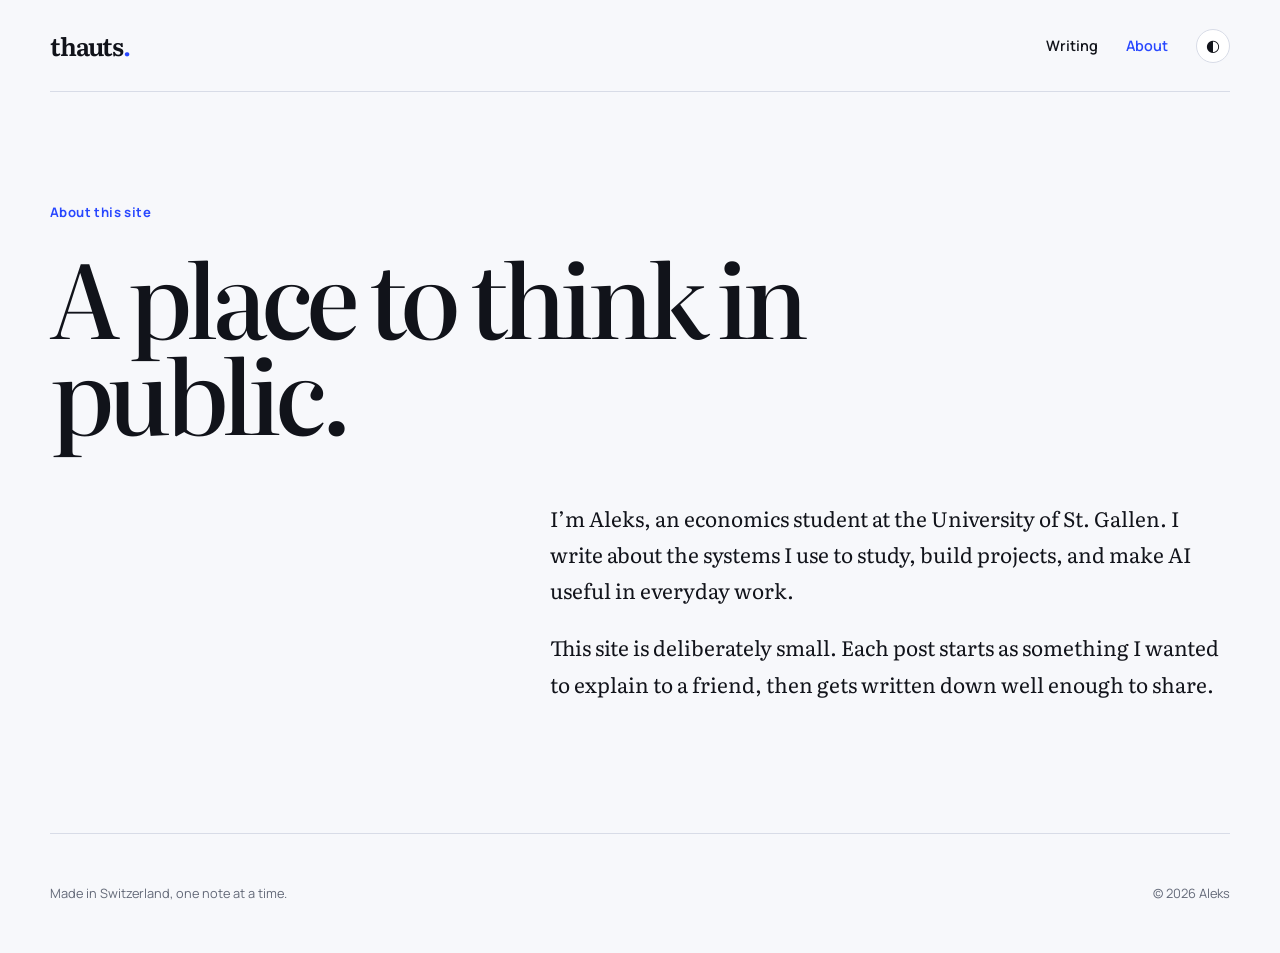
==== about/index.html @ d74be838 "Build reusable GitHub Pages blog" ====
<!doctype html>
<html lang="en">
  <head>
    <meta charset="utf-8">
    <meta name="viewport" content="width=device-width, initial-scale=1">
    <meta name="description" content="About thauts, a working notebook by Aleks.">
    <title>About | thauts</title>
    <link rel="preconnect" href="https://fonts.googleapis.com">
    <link rel="preconnect" href="https://fonts.gstatic.com" crossorigin>
    <link href="https://fonts.googleapis.com/css2?family=Literata:opsz,wght@7..72,400;7..72,500;7..72,650&family=Manrope:wght@400;500;600;700&display=swap" rel="stylesheet">
    <link rel="stylesheet" href="../assets/css/style.css">
    <script src="../assets/js/main.js" defer></script>
  </head>
  <body>
    <header class="site-header shell">
      <a class="wordmark" href="../" aria-label="thauts home">thauts<span>.</span></a>
      <nav class="site-nav" aria-label="Primary navigation">
        <a href="../#writing">Writing</a>
        <a href="./" aria-current="page">About</a>
        <button class="theme-toggle" type="button" aria-label="Switch color theme"><span aria-hidden="true">◐</span></button>
      </nav>
    </header>
    <main class="about-page shell">
      <p class="kicker">About this site</p>
      <h1>A place to think in public.</h1>
      <div class="about-copy">
        <p>I’m Aleks, an economics student at the University of St. Gallen. I write about the systems I use to study, build projects, and make AI useful in everyday work.</p>
        <p>This site is deliberately small. Each post starts as something I wanted to explain to a friend, then gets written down well enough to share.</p>
      </div>
    </main>
    <footer class="site-footer shell"><p>Made in Switzerland, one note at a time.</p><p>© <span data-year></span> Aleks</p></footer>
  </body>
</html>
---- assets/css/style.css ----
:root {
  color-scheme: light;
  --paper: #f7f8fb;
  --surface: #ffffff;
  --ink: #11131a;
  --muted: #636978;
  --line: #d8dce7;
  --blue: #2847ff;
  --blue-soft: #e6eaff;
  --lime: #d9ff72;
  --serif: "Literata", Georgia, serif;
  --sans: "Manrope", Arial, sans-serif;
  --shell: min(1180px, calc(100vw - 48px));
}

:root[data-theme="dark"] {
  color-scheme: dark;
  --paper: #0d1018;
  --surface: #151927;
  --ink: #f5f6fb;
  --muted: #a1a8ba;
  --line: #2b3142;
  --blue: #7f93ff;
  --blue-soft: #20294f;
  --lime: #cfff5c;
}

* { box-sizing: border-box; }
html { scroll-behavior: smooth; }
body {
  margin: 0;
  background: var(--paper);
  color: var(--ink);
  font-family: var(--sans);
  font-size: 16px;
  line-height: 1.6;
  -webkit-font-smoothing: antialiased;
}
a { color: inherit; text-decoration-thickness: 1px; text-underline-offset: 4px; }
a:focus-visible, button:focus-visible, summary:focus-visible { outline: 3px solid var(--lime); outline-offset: 4px; }
.shell { width: var(--shell); margin-inline: auto; }

.site-header {
  min-height: 92px;
  display: flex;
  align-items: center;
  justify-content: space-between;
  border-bottom: 1px solid var(--line);
}
.wordmark { font-family: var(--serif); font-size: 1.55rem; font-weight: 650; text-decoration: none; letter-spacing: -.04em; }
.wordmark span { color: var(--blue); }
.site-nav { display: flex; align-items: center; gap: 28px; font-size: .9rem; font-weight: 600; }
.site-nav a { text-decoration: none; }
.site-nav a:hover, .site-nav a[aria-current="page"] { color: var(--blue); }
.theme-toggle { width: 34px; height: 34px; border: 1px solid var(--line); border-radius: 50%; background: var(--surface); color: var(--ink); cursor: pointer; font-size: 1rem; }

.home-hero { min-height: 620px; display: grid; grid-template-columns: 1.35fr .65fr; align-items: center; gap: 8vw; padding-block: 90px; }
.kicker { color: var(--blue); font-size: .82rem; font-weight: 700; letter-spacing: .03em; margin: 0 0 24px; }
.home-hero h1, .about-page h1 { font-family: var(--serif); font-size: clamp(4.2rem, 8.5vw, 8rem); font-weight: 500; line-height: .94; letter-spacing: -.065em; margin: 0; }
.hero-intro { max-width: 610px; font-size: clamp(1.15rem, 2vw, 1.42rem); line-height: 1.55; color: var(--muted); margin: 34px 0 0; }

.orbit-map { width: min(360px, 34vw); aspect-ratio: 1; border: 1px solid var(--line); border-radius: 50%; position: relative; justify-self: end; }
.orbit-map::before, .orbit-map::after { content: ""; position: absolute; inset: 18%; border: 1px dashed var(--line); border-radius: 50%; }
.orbit-map::after { inset: 42%; background: var(--blue); border: 0; }
.orbit-core { position: absolute; inset: 44%; z-index: 1; display: grid; place-items: center; color: white; font-size: .69rem; font-weight: 700; }
.orbit-label { position: absolute; background: var(--surface); border: 1px solid var(--line); padding: 6px 11px; border-radius: 999px; font-size: .72rem; font-weight: 700; z-index: 2; }
.label-notes { top: 8%; left: 32%; }.label-ai { top: 45%; right: -5%; }.label-plans { bottom: 7%; left: 35%; }.label-time { top: 45%; left: -6%; }

.writing { padding-block: 110px 130px; border-top: 1px solid var(--line); }
.section-heading { display: flex; justify-content: space-between; gap: 40px; align-items: baseline; margin-bottom: 52px; }
.section-heading h2 { font-family: var(--serif); font-size: 2.4rem; font-weight: 500; margin: 0; letter-spacing: -.04em; }
.section-heading p { color: var(--muted); margin: 0; max-width: 430px; }
.featured-post { display: grid; grid-template-columns: 1.05fr .95fr; gap: clamp(40px, 7vw, 100px); align-items: center; }
.post-visual { min-height: 440px; position: relative; overflow: hidden; background: var(--blue-soft); border: 1px solid var(--line); text-decoration: none; }
.post-visual::before { content: ""; position: absolute; inset: 24px; background-image: linear-gradient(var(--line) 1px, transparent 1px), linear-gradient(90deg, var(--line) 1px, transparent 1px); background-size: 30px 30px; opacity: .8; }
.folder { position: absolute; left: 14%; width: 72%; padding: 20px 24px; background: var(--surface); border: 1px solid var(--ink); box-shadow: 7px 7px 0 var(--ink); font-family: var(--serif); font-size: clamp(1.15rem, 2.2vw, 1.65rem); }
.folder::before { content: "/"; color: var(--blue); margin-right: 8px; }
.folder-one { top: 20%; transform: rotate(-3deg); }.folder-two { top: 42%; left: 18%; transform: rotate(2deg); }.folder-three { top: 64%; left: 12%; transform: rotate(-1deg); }
.cursor-mark { position: absolute; width: 20px; height: 28px; background: var(--lime); clip-path: polygon(0 0, 100% 72%, 58% 74%, 43% 100%); right: 12%; bottom: 12%; }
.post-meta { display: flex; gap: 18px; color: var(--muted); font-size: .8rem; font-weight: 600; }
.post-summary h3 { font-family: var(--serif); font-size: clamp(2.7rem, 5vw, 4.5rem); line-height: 1.05; letter-spacing: -.05em; font-weight: 500; margin: 24px 0; }
.post-summary h3 a { text-decoration: none; }
.post-summary > p:not(.post-meta) { color: var(--muted); font-size: 1.08rem; max-width: 570px; }
.text-link { display: inline-block; margin-top: 18px; color: var(--blue); font-weight: 700; text-decoration: none; }

.site-footer { border-top: 1px solid var(--line); min-height: 120px; display: flex; align-items: center; justify-content: space-between; color: var(--muted); font-size: .8rem; }
.about-page { min-height: calc(100vh - 212px); padding-block: 110px; }
.about-page h1 { font-size: clamp(3.8rem, 8vw, 7rem); max-width: 900px; }
.about-copy { max-width: 680px; margin: 60px 0 0 auto; font-family: var(--serif); font-size: 1.3rem; line-height: 1.75; }

.reading-progress { position: fixed; top: 0; left: 0; right: 0; height: 3px; background: var(--blue); z-index: 10; transform: scaleX(0); transform-origin: left; }
.article-hero { padding-block: 100px 80px; border-bottom: 1px solid var(--line); }
.article-hero-inner { max-width: 980px; }
.article-hero h1 { font-family: var(--serif); font-size: clamp(4rem, 9vw, 7.7rem); font-weight: 500; line-height: .98; letter-spacing: -.065em; margin: 0; }
.article-deck { max-width: 760px; color: var(--muted); font-family: var(--serif); font-size: clamp(1.2rem, 2vw, 1.5rem); margin: 35px 0 0; }
.article-meta { margin-top: 40px; display: flex; gap: 22px; font-size: .82rem; font-weight: 600; color: var(--muted); }
.article-layout { display: grid; grid-template-columns: 210px minmax(0, 720px); gap: clamp(50px, 8vw, 120px); justify-content: center; padding-block: 80px 130px; }
.article-nav { position: sticky; top: 32px; align-self: start; font-size: .78rem; }
.article-nav strong { display: block; margin-bottom: 15px; }
.article-nav a { display: block; color: var(--muted); text-decoration: none; margin: 9px 0; }
.article-nav a:hover { color: var(--blue); }
.article-body { font-family: var(--serif); font-size: 1.09rem; line-height: 1.86; }
.article-body > p:first-child::first-letter { float: left; font-size: 5.5rem; line-height: .72; padding: 12px 12px 0 0; color: var(--blue); }
.article-body h2 { font-family: var(--sans); font-size: clamp(1.8rem, 4vw, 2.65rem); line-height: 1.15; letter-spacing: -.035em; margin: 80px 0 24px; }
.article-body h3 { font-family: var(--sans); font-size: 1.25rem; margin: 48px 0 18px; }
.article-body blockquote { margin: 48px 0; padding: 28px 0 28px 32px; border-left: 5px solid var(--blue); font-size: 1.4rem; line-height: 1.5; }
.article-body code, .article-body pre { font-family: ui-monospace, SFMono-Regular, Menlo, monospace; font-size: .86em; }
.article-body pre { overflow-x: auto; background: var(--surface); border: 1px solid var(--line); padding: 24px; line-height: 1.55; }
.tool-table { width: 100%; border-collapse: collapse; margin: 38px 0; font-family: var(--sans); font-size: .86rem; }
.tool-table th, .tool-table td { text-align: left; padding: 15px 12px; border-bottom: 1px solid var(--line); vertical-align: top; }
.tool-table th { color: var(--muted); }
.system-flow { display: grid; grid-template-columns: repeat(5, 1fr); margin: 48px 0; font-family: var(--sans); font-size: .72rem; font-weight: 700; }
.system-flow span { padding: 18px 8px; border: 1px solid var(--line); text-align: center; margin-left: -1px; }
.system-flow span:nth-child(3) { background: var(--blue); color: white; border-color: var(--blue); }
.extended { margin-top: 100px; border-top: 1px solid var(--line); padding-top: 34px; }
.extended summary { cursor: pointer; list-style: none; display: flex; justify-content: space-between; align-items: center; gap: 25px; font-family: var(--sans); font-size: 1.45rem; font-weight: 700; }
.extended summary::-webkit-details-marker { display: none; }
.extended summary span { color: var(--blue); font-size: 2rem; }
.extended[open] summary span { transform: rotate(45deg); }
.extended-content { padding-top: 20px; }
.sources { margin-top: 90px; padding-top: 28px; border-top: 1px solid var(--line); font-family: var(--sans); font-size: .8rem; color: var(--muted); }

@media (max-width: 800px) {
  :root { --shell: min(100% - 30px, 680px); }
  .site-header { min-height: 74px; }
  .site-nav { gap: 16px; }.site-nav a:first-child { display: none; }
  .home-hero { min-height: auto; grid-template-columns: 1fr; padding-block: 70px; }
  .home-hero h1 { font-size: clamp(3.5rem, 16vw, 5.5rem); }
  .orbit-map { width: min(330px, 86vw); justify-self: center; margin-top: 36px; }
  .section-heading, .site-footer { align-items: flex-start; flex-direction: column; }
  .featured-post { grid-template-columns: 1fr; }.post-visual { min-height: 340px; }
  .post-summary h3 { font-size: 2.8rem; }
  .site-footer { justify-content: center; gap: 2px; padding-block: 28px; }
  .site-footer p { margin: 0; }
  .article-hero { padding-block: 70px 55px; }.article-hero h1 { font-size: clamp(3.4rem, 16vw, 5.5rem); }
  .article-layout { grid-template-columns: 1fr; padding-block: 55px 90px; }.article-nav { display: none; }
  .system-flow { grid-template-columns: 1fr; }.system-flow span { margin: -1px 0 0; }
}

@media print {
  .site-header, .article-nav, .reading-progress, .theme-toggle, .site-footer { display: none; }
  body { background: white; color: black; }.article-layout { display: block; padding: 0; }.article-hero { padding: 0 0 30px; }
  .extended { break-before: page; }.extended > summary { display: none; }.extended:not([open]) > *:not(summary) { display: block; }
}

@media (prefers-reduced-motion: reduce) { html { scroll-behavior: auto; } }
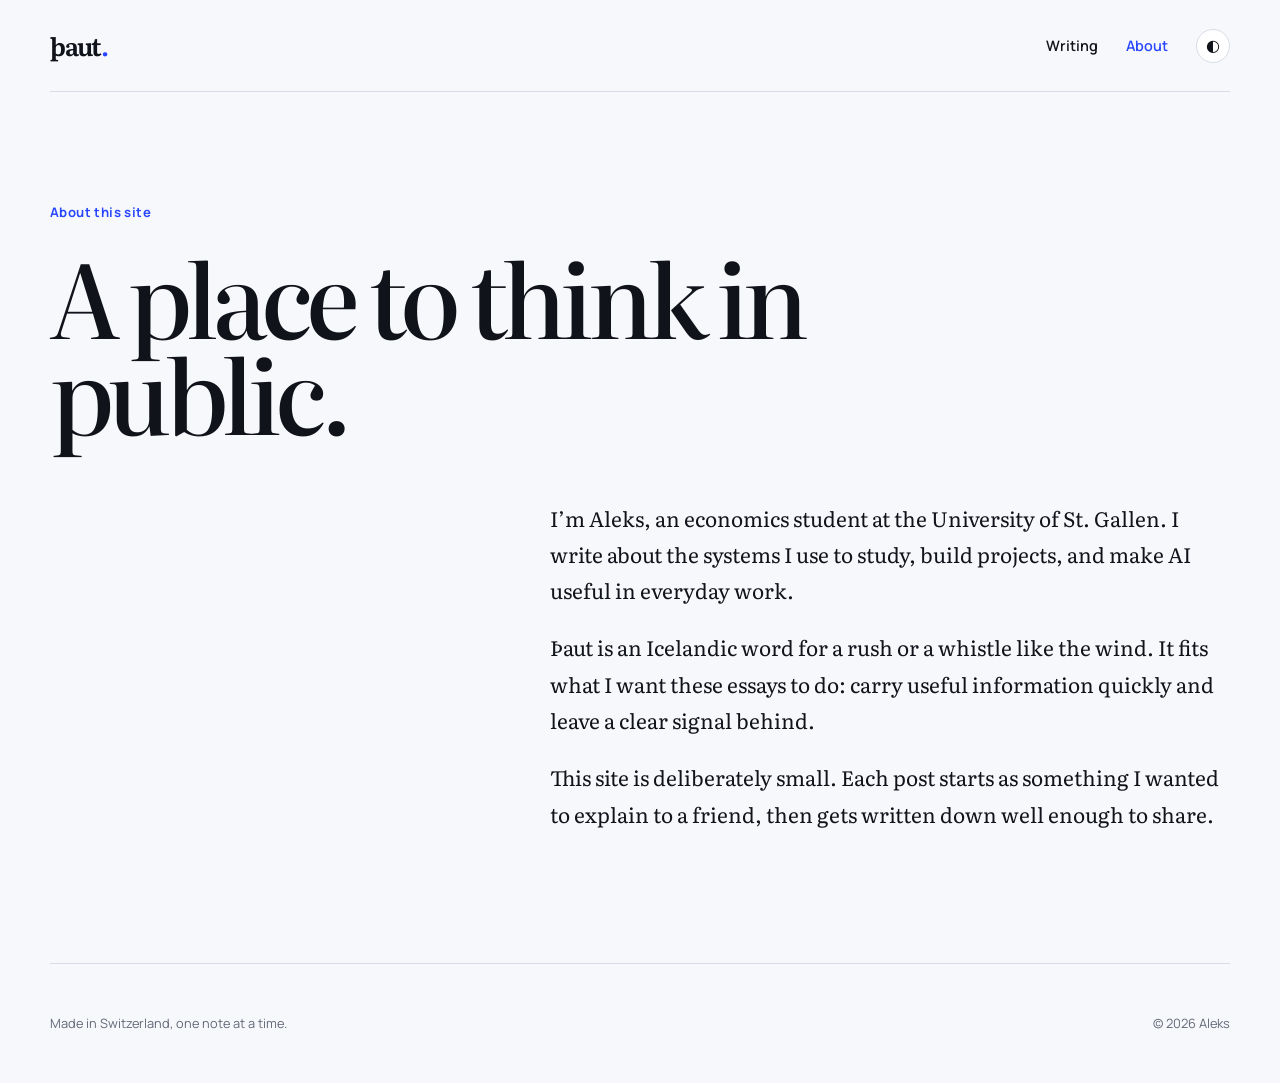
==== commit db20cfb8: "Rename blog to þaut" ====
--- a/about/index.html
+++ b/about/index.html
@@ -3,8 +3,8 @@
   <head>
     <meta charset="utf-8">
     <meta name="viewport" content="width=device-width, initial-scale=1">
-    <meta name="description" content="About thauts, a working notebook by Aleks.">
-    <title>About | thauts</title>
+    <meta name="description" content="About þaut, a working notebook by Aleks.">
+    <title>About | þaut</title>
     <link rel="preconnect" href="https://fonts.googleapis.com">
     <link rel="preconnect" href="https://fonts.gstatic.com" crossorigin>
     <link href="https://fonts.googleapis.com/css2?family=Literata:opsz,wght@7..72,400;7..72,500;7..72,650&family=Manrope:wght@400;500;600;700&display=swap" rel="stylesheet">
@@ -13,7 +13,7 @@
   </head>
   <body>
     <header class="site-header shell">
-      <a class="wordmark" href="../" aria-label="thauts home">thauts<span>.</span></a>
+      <a class="wordmark" href="../" aria-label="þaut home">þaut<span>.</span></a>
       <nav class="site-nav" aria-label="Primary navigation">
         <a href="../#writing">Writing</a>
         <a href="./" aria-current="page">About</a>
@@ -25,6 +25,7 @@
       <h1>A place to think in public.</h1>
       <div class="about-copy">
         <p>I’m Aleks, an economics student at the University of St. Gallen. I write about the systems I use to study, build projects, and make AI useful in everyday work.</p>
+        <p>Þaut is an Icelandic word for a rush or a whistle like the wind. It fits what I want these essays to do: carry useful information quickly and leave a clear signal behind.</p>
         <p>This site is deliberately small. Each post starts as something I wanted to explain to a friend, then gets written down well enough to share.</p>
       </div>
     </main>
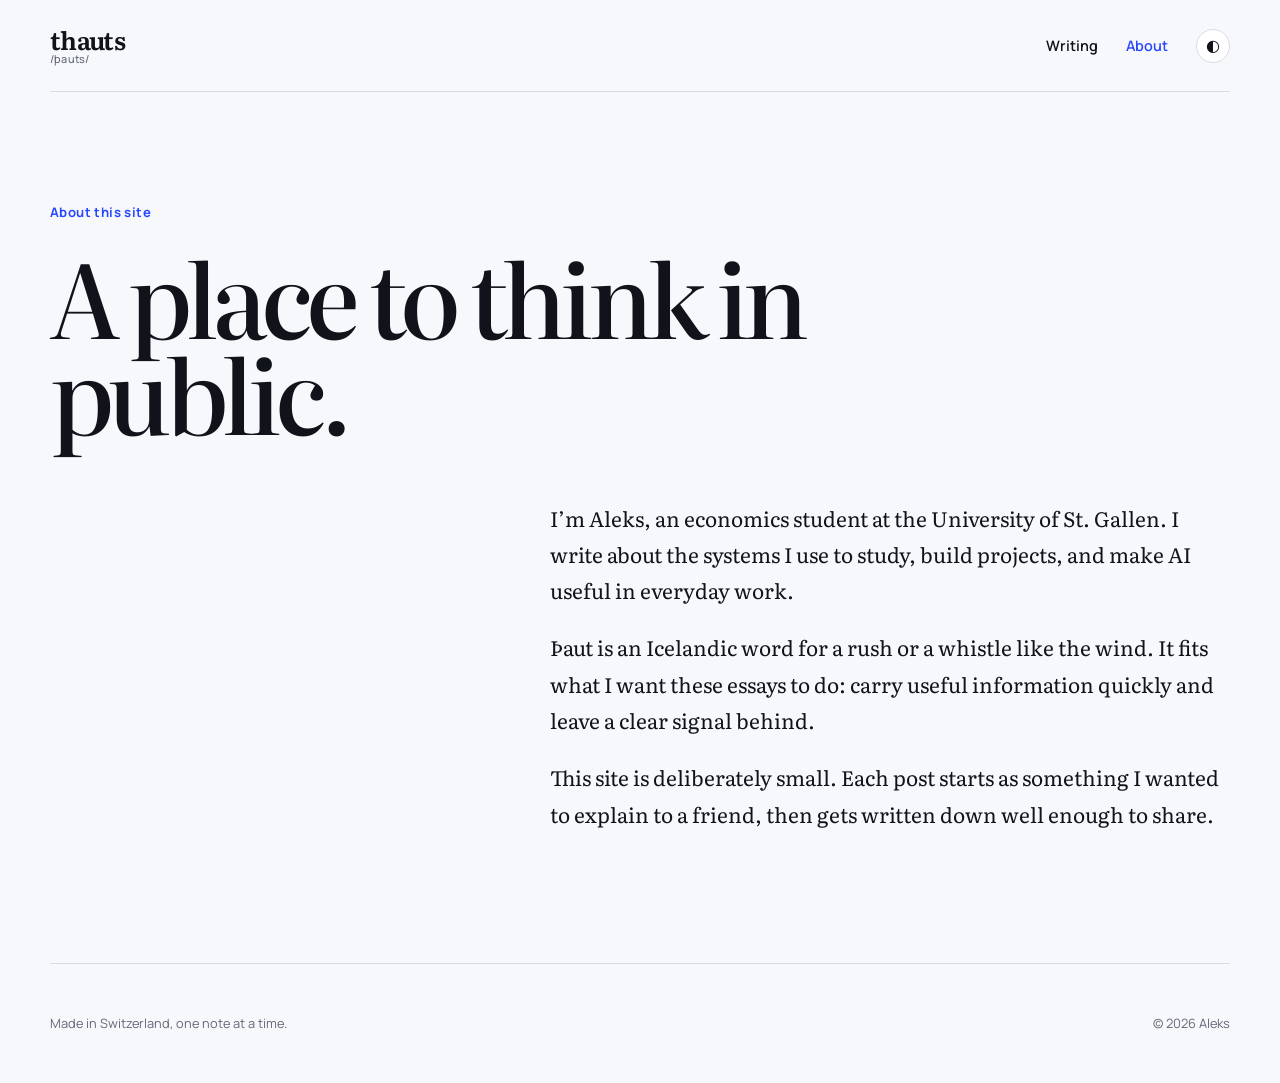
==== commit 0c031093: "change logo" ====
--- a/about/index.html
+++ b/about/index.html
@@ -13,7 +13,10 @@
   </head>
   <body>
     <header class="site-header shell">
-      <a class="wordmark" href="../" aria-label="þaut home">þaut<span>.</span></a>
+      <a class="wordmark" href="../" aria-label="thauts home">
+        <span class="wordmark-name">thauts</span>
+        <span class="wordmark-phonetic">/þauts/</span>
+      </a>
       <nav class="site-nav" aria-label="Primary navigation">
         <a href="../#writing">Writing</a>
         <a href="./" aria-current="page">About</a>
--- a/assets/css/style.css
+++ b/assets/css/style.css
@@ -47,8 +47,9 @@
   justify-content: space-between;
   border-bottom: 1px solid var(--line);
 }
-.wordmark { font-family: var(--serif); font-size: 1.55rem; font-weight: 650; text-decoration: none; letter-spacing: -.04em; }
-.wordmark span { color: var(--blue); }
+.wordmark { display: grid; justify-items: start; font-family: var(--serif); text-decoration: none; letter-spacing: -.04em; line-height: 1.05; }
+.wordmark-name { font-size: 1.55rem; font-weight: 650; }
+.wordmark-phonetic { color: var(--muted); font-family: var(--sans); font-size: .68rem; font-weight: 500; letter-spacing: .02em; }
 .site-nav { display: flex; align-items: center; gap: 28px; font-size: .9rem; font-weight: 600; }
 .site-nav a { text-decoration: none; }
 .site-nav a:hover, .site-nav a[aria-current="page"] { color: var(--blue); }
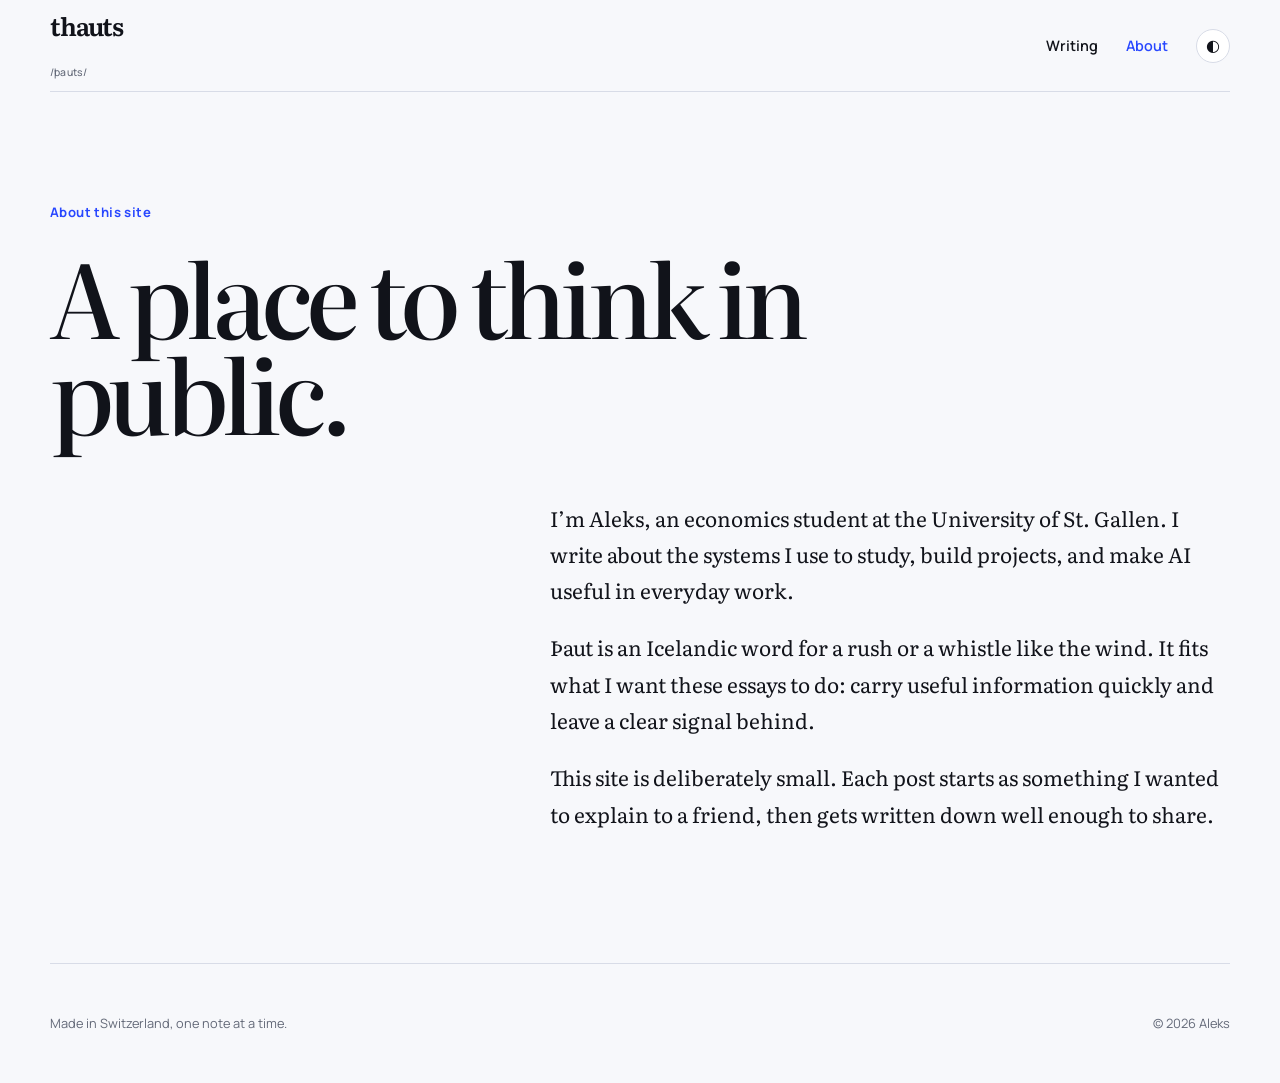
==== commit 37a3e963: "fix logo" ====
--- a/about/index.html
+++ b/about/index.html
@@ -13,9 +13,8 @@
   </head>
   <body>
     <header class="site-header shell">
-      <a class="wordmark" href="../" aria-label="thauts home">
-        <span class="wordmark-name">thauts</span>
-        <span class="wordmark-phonetic">/þauts/</span>
+      <a class="wordmark" href="../" aria-label="thauts, pronounced /þauts/">
+        thauts<br><small class="wordmark-phonetic">/þauts/</small>
       </a>
       <nav class="site-nav" aria-label="Primary navigation">
         <a href="../#writing">Writing</a>
--- a/assets/css/style.css
+++ b/assets/css/style.css
@@ -47,9 +47,8 @@
   justify-content: space-between;
   border-bottom: 1px solid var(--line);
 }
-.wordmark { display: grid; justify-items: start; font-family: var(--serif); text-decoration: none; letter-spacing: -.04em; line-height: 1.05; }
-.wordmark-name { font-size: 1.55rem; font-weight: 650; }
-.wordmark-phonetic { color: var(--muted); font-family: var(--sans); font-size: .68rem; font-weight: 500; letter-spacing: .02em; }
+.wordmark { font-family: var(--serif); font-size: 1.55rem; font-weight: 650; text-decoration: none; letter-spacing: -.04em; }
+.wordmark-phonetic { color: var(--muted); font-family: var(--sans); font-size: .42em; font-weight: 500; letter-spacing: .02em; }
 .site-nav { display: flex; align-items: center; gap: 28px; font-size: .9rem; font-weight: 600; }
 .site-nav a { text-decoration: none; }
 .site-nav a:hover, .site-nav a[aria-current="page"] { color: var(--blue); }
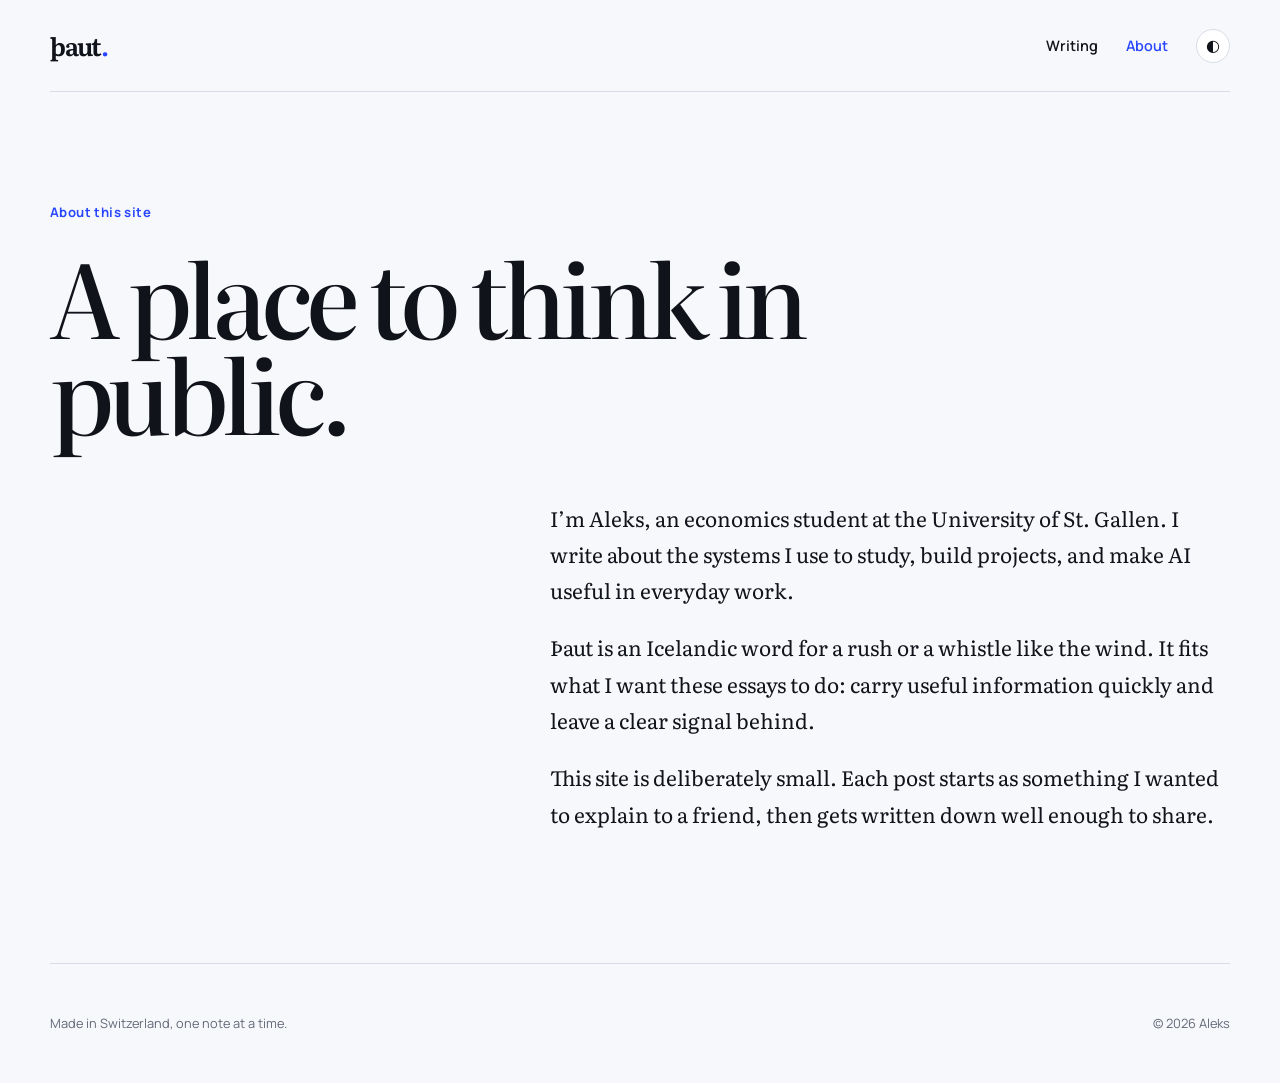
==== commit f772529e: "fix logo again" ====
--- a/about/index.html
+++ b/about/index.html
@@ -13,9 +13,7 @@
   </head>
   <body>
     <header class="site-header shell">
-      <a class="wordmark" href="../" aria-label="thauts, pronounced /þauts/">
-        thauts<br><small class="wordmark-phonetic">/þauts/</small>
-      </a>
+      <a class="wordmark" href="../" aria-label="þaut home">þaut<span>.</span></a>
       <nav class="site-nav" aria-label="Primary navigation">
         <a href="../#writing">Writing</a>
         <a href="./" aria-current="page">About</a>
--- a/assets/css/style.css
+++ b/assets/css/style.css
@@ -48,7 +48,7 @@
   border-bottom: 1px solid var(--line);
 }
 .wordmark { font-family: var(--serif); font-size: 1.55rem; font-weight: 650; text-decoration: none; letter-spacing: -.04em; }
-.wordmark-phonetic { color: var(--muted); font-family: var(--sans); font-size: .42em; font-weight: 500; letter-spacing: .02em; }
+.wordmark span { color: var(--blue); }
 .site-nav { display: flex; align-items: center; gap: 28px; font-size: .9rem; font-weight: 600; }
 .site-nav a { text-decoration: none; }
 .site-nav a:hover, .site-nav a[aria-current="page"] { color: var(--blue); }
